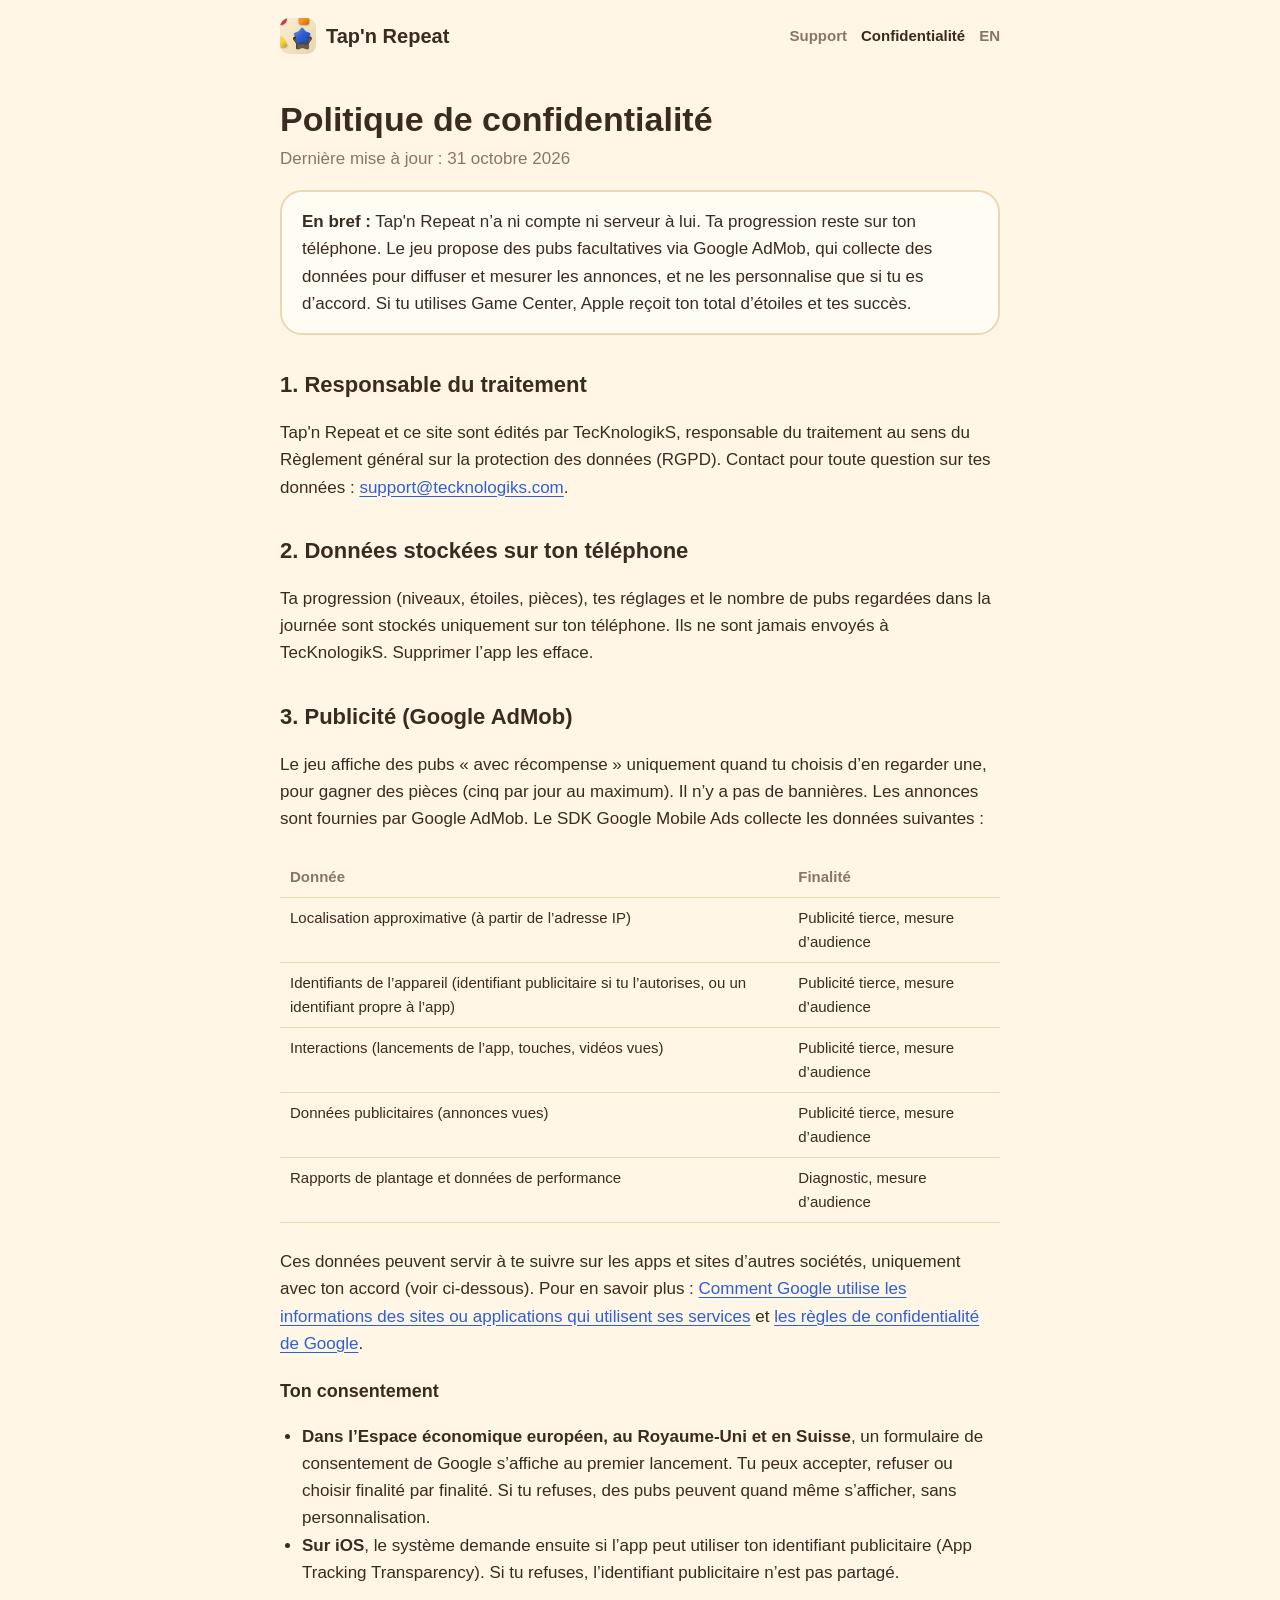
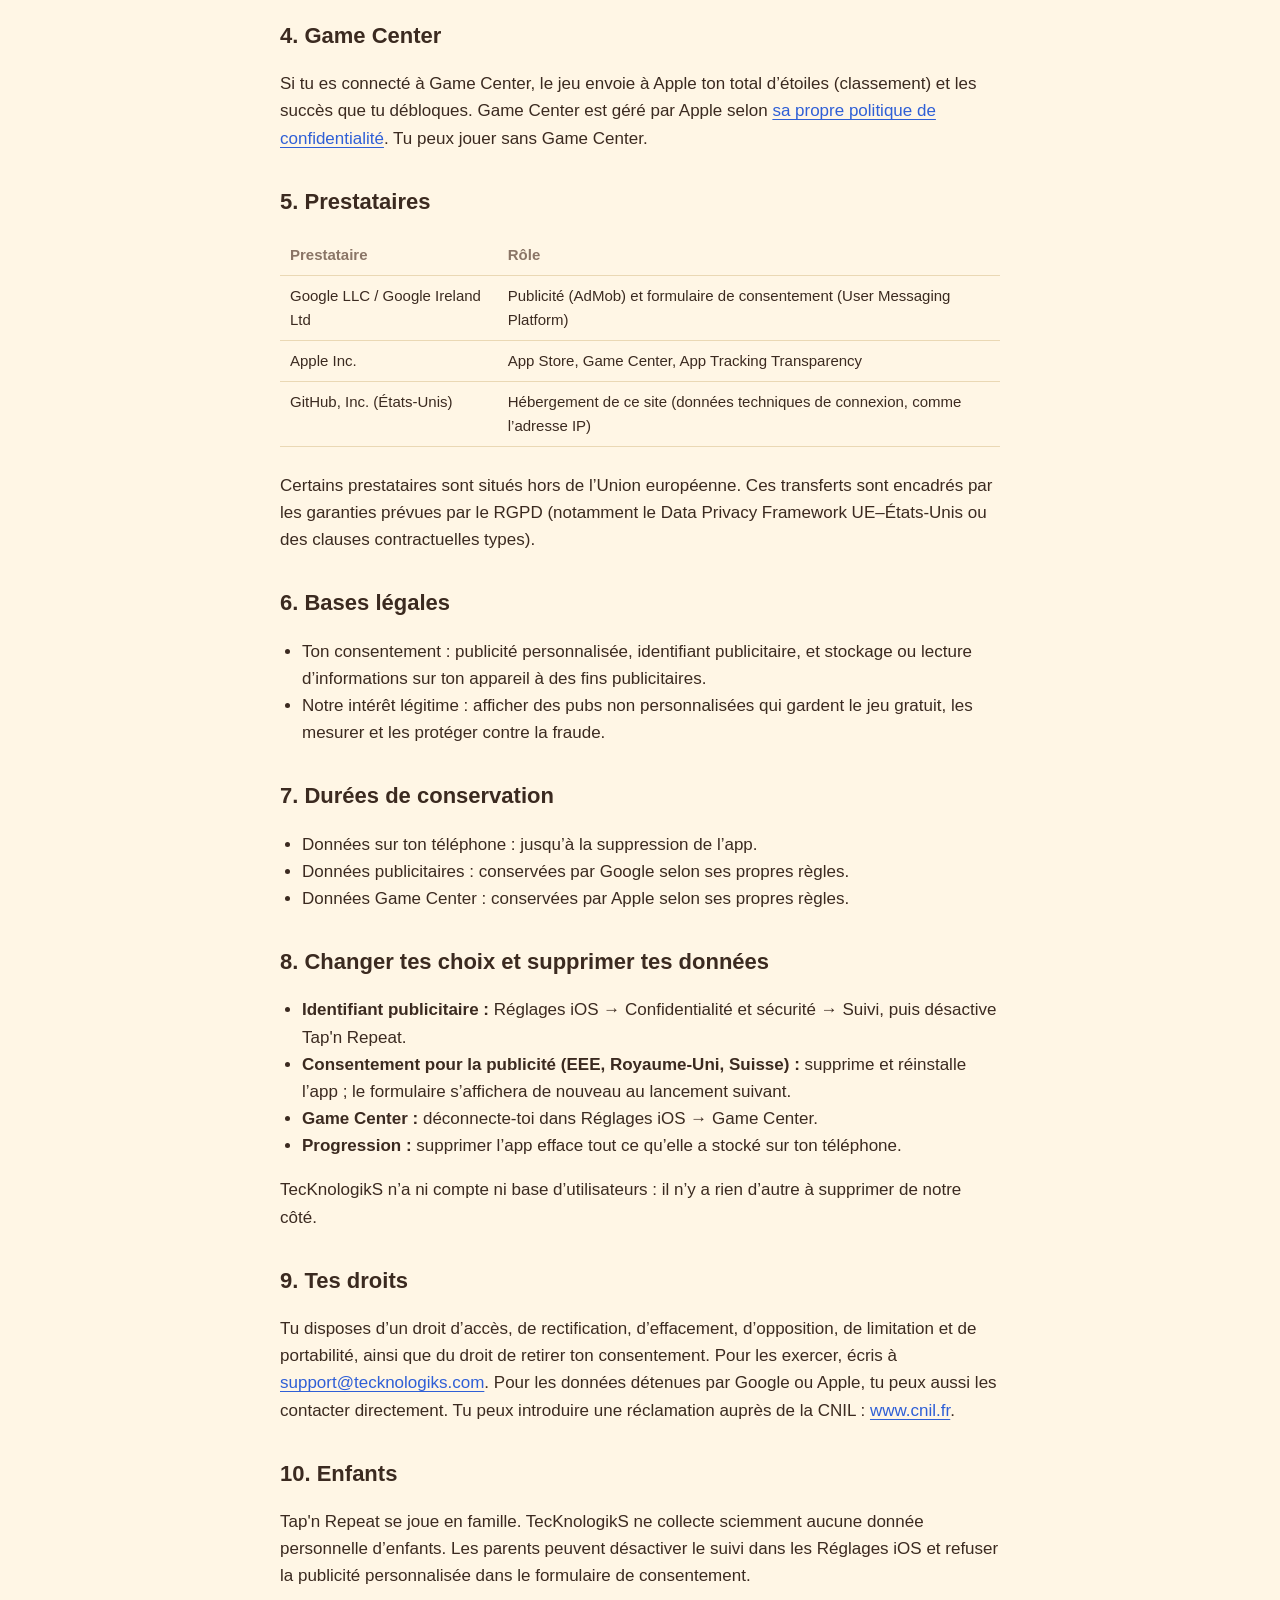
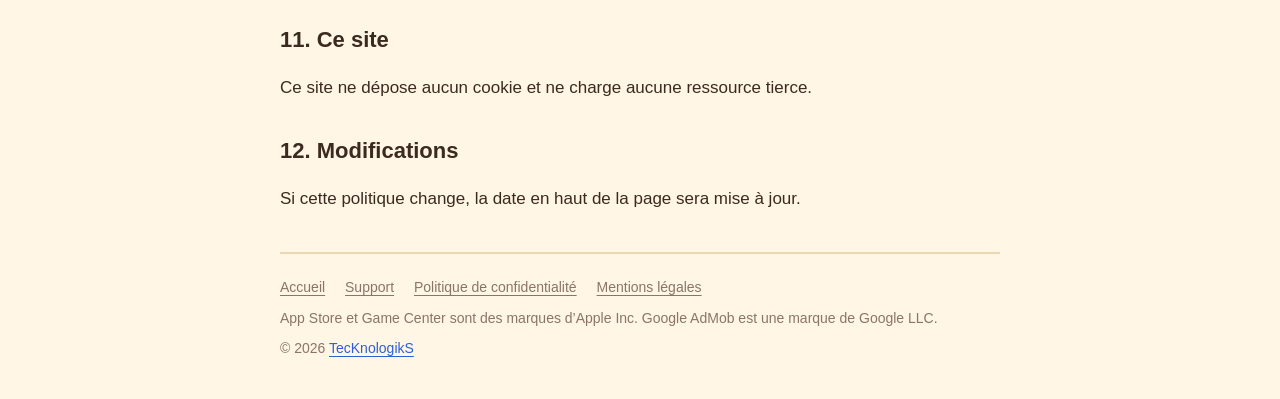
==== fr/confidentialite.html @ 9eaafeeb "TKS-70: site Tap'n Repeat FR/EN (présentation, confidentialité AdMob/UMP/ATT/Game Center, support, m" ====
<!doctype html>
<html lang="fr">
<head>
  <meta charset="utf-8">
  <meta name="viewport" content="width=device-width, initial-scale=1, viewport-fit=cover">
  <title>Politique de confidentialité — Tap'n Repeat</title>
  <meta name="description" content="Comment Tap'n Repeat traite tes données : progression locale, pubs Google AdMob, consentement, Game Center.">
  <meta name="theme-color" content="#fff6e5">
  <meta name="apple-itunes-app" content="app-id=935631691">
  <link rel="icon" href="../assets/icon.png">
  <link rel="alternate" hreflang="en" href="https://tapnrepeat.tecknologiks.com/privacy.html">
  <link rel="alternate" hreflang="fr" href="https://tapnrepeat.tecknologiks.com/fr/confidentialite.html">
  <link rel="alternate" hreflang="x-default" href="https://tapnrepeat.tecknologiks.com/privacy.html">
  <link rel="stylesheet" href="../assets/style.css">
</head>
<body>
  <div class="wrap">
    <header class="site">
      <a class="brand" href="./"><img src="../assets/icon.png" width="36" height="36" alt="">Tap'n Repeat</a>
      <nav class="site" aria-label="Navigation">
        <a href="support.html">Support</a>
        <a href="confidentialite.html" aria-current="page">Confidentialité</a>
        <a href="../privacy.html" hreflang="en" lang="en">EN</a>
      </nav>
    </header>

    <main class="doc">
      <h1>Politique de confidentialité</h1>
      <p class="updated">Dernière mise à jour : 31 octobre 2026</p>
      <p class="summary"><strong>En bref :</strong> Tap'n Repeat n’a ni compte ni serveur à lui. Ta progression reste sur ton téléphone. Le jeu propose des pubs facultatives via Google AdMob, qui collecte des données pour diffuser et mesurer les annonces, et ne les personnalise que si tu es d’accord. Si tu utilises Game Center, Apple reçoit ton total d’étoiles et tes succès.</p>

      <h2>1. Responsable du traitement</h2>
      <p>Tap'n Repeat et ce site sont édités par TecKnologikS, responsable du traitement au sens du Règlement général sur la protection des données (RGPD). Contact pour toute question sur tes données : <a href="mailto:support@tecknologiks.com">support@tecknologiks.com</a>.</p>

      <h2>2. Données stockées sur ton téléphone</h2>
      <p>Ta progression (niveaux, étoiles, pièces), tes réglages et le nombre de pubs regardées dans la journée sont stockés uniquement sur ton téléphone. Ils ne sont jamais envoyés à TecKnologikS. Supprimer l’app les efface.</p>

      <h2>3. Publicité (Google AdMob)</h2>
      <p>Le jeu affiche des pubs « avec récompense » uniquement quand tu choisis d’en regarder une, pour gagner des pièces (cinq par jour au maximum). Il n’y a pas de bannières. Les annonces sont fournies par Google AdMob. Le SDK Google Mobile Ads collecte les données suivantes :</p>
      <div class="table-wrap"><table>
        <thead><tr><th>Donnée</th><th>Finalité</th></tr></thead>
        <tbody>
          <tr><td>Localisation approximative (à partir de l’adresse IP)</td><td>Publicité tierce, mesure d’audience</td></tr>
          <tr><td>Identifiants de l’appareil (identifiant publicitaire si tu l’autorises, ou un identifiant propre à l’app)</td><td>Publicité tierce, mesure d’audience</td></tr>
          <tr><td>Interactions (lancements de l’app, touches, vidéos vues)</td><td>Publicité tierce, mesure d’audience</td></tr>
          <tr><td>Données publicitaires (annonces vues)</td><td>Publicité tierce, mesure d’audience</td></tr>
          <tr><td>Rapports de plantage et données de performance</td><td>Diagnostic, mesure d’audience</td></tr>
        </tbody>
      </table></div>
      <p>Ces données peuvent servir à te suivre sur les apps et sites d’autres sociétés, uniquement avec ton accord (voir ci-dessous). Pour en savoir plus : <a href="https://policies.google.com/technologies/partner-sites?hl=fr">Comment Google utilise les informations des sites ou applications qui utilisent ses services</a> et <a href="https://policies.google.com/privacy?hl=fr">les règles de confidentialité de Google</a>.</p>

      <h3>Ton consentement</h3>
      <ul>
        <li><strong>Dans l’Espace économique européen, au Royaume-Uni et en Suisse</strong>, un formulaire de consentement de Google s’affiche au premier lancement. Tu peux accepter, refuser ou choisir finalité par finalité. Si tu refuses, des pubs peuvent quand même s’afficher, sans personnalisation.</li>
        <li><strong>Sur iOS</strong>, le système demande ensuite si l’app peut utiliser ton identifiant publicitaire (App Tracking Transparency). Si tu refuses, l’identifiant publicitaire n’est pas partagé.</li>
      </ul>

      <h2>4. Game Center</h2>
      <p>Si tu es connecté à Game Center, le jeu envoie à Apple ton total d’étoiles (classement) et les succès que tu débloques. Game Center est géré par Apple selon <a href="https://www.apple.com/fr/legal/privacy/">sa propre politique de confidentialité</a>. Tu peux jouer sans Game Center.</p>

      <h2>5. Prestataires</h2>
      <div class="table-wrap"><table>
        <thead><tr><th>Prestataire</th><th>Rôle</th></tr></thead>
        <tbody>
          <tr><td>Google LLC / Google Ireland Ltd</td><td>Publicité (AdMob) et formulaire de consentement (User Messaging Platform)</td></tr>
          <tr><td>Apple Inc.</td><td>App Store, Game Center, App Tracking Transparency</td></tr>
          <tr><td>GitHub, Inc. (États-Unis)</td><td>Hébergement de ce site (données techniques de connexion, comme l’adresse IP)</td></tr>
        </tbody>
      </table></div>
      <p>Certains prestataires sont situés hors de l’Union européenne. Ces transferts sont encadrés par les garanties prévues par le RGPD (notamment le Data Privacy Framework UE–États-Unis ou des clauses contractuelles types).</p>

      <h2>6. Bases légales</h2>
      <ul>
        <li>Ton consentement : publicité personnalisée, identifiant publicitaire, et stockage ou lecture d’informations sur ton appareil à des fins publicitaires.</li>
        <li>Notre intérêt légitime : afficher des pubs non personnalisées qui gardent le jeu gratuit, les mesurer et les protéger contre la fraude.</li>
      </ul>

      <h2>7. Durées de conservation</h2>
      <ul>
        <li>Données sur ton téléphone : jusqu’à la suppression de l’app.</li>
        <li>Données publicitaires : conservées par Google selon ses propres règles.</li>
        <li>Données Game Center : conservées par Apple selon ses propres règles.</li>
      </ul>

      <h2 id="8-changer">8. Changer tes choix et supprimer tes données</h2>
      <ul>
        <li><strong>Identifiant publicitaire :</strong> Réglages iOS → Confidentialité et sécurité → Suivi, puis désactive Tap'n Repeat.</li>
        <li><strong>Consentement pour la publicité (EEE, Royaume-Uni, Suisse) :</strong> supprime et réinstalle l’app ; le formulaire s’affichera de nouveau au lancement suivant.</li>
        <li><strong>Game Center :</strong> déconnecte-toi dans Réglages iOS → Game Center.</li>
        <li><strong>Progression :</strong> supprimer l’app efface tout ce qu’elle a stocké sur ton téléphone.</li>
      </ul>
      <p>TecKnologikS n’a ni compte ni base d’utilisateurs : il n’y a rien d’autre à supprimer de notre côté.</p>

      <h2>9. Tes droits</h2>
      <p>Tu disposes d’un droit d’accès, de rectification, d’effacement, d’opposition, de limitation et de portabilité, ainsi que du droit de retirer ton consentement. Pour les exercer, écris à <a href="mailto:support@tecknologiks.com">support@tecknologiks.com</a>. Pour les données détenues par Google ou Apple, tu peux aussi les contacter directement. Tu peux introduire une réclamation auprès de la CNIL : <a href="https://www.cnil.fr">www.cnil.fr</a>.</p>

      <h2>10. Enfants</h2>
      <p>Tap'n Repeat se joue en famille. TecKnologikS ne collecte sciemment aucune donnée personnelle d’enfants. Les parents peuvent désactiver le suivi dans les Réglages iOS et refuser la publicité personnalisée dans le formulaire de consentement.</p>

      <h2>11. Ce site</h2>
      <p>Ce site ne dépose aucun cookie et ne charge aucune ressource tierce.</p>

      <h2>12. Modifications</h2>
      <p>Si cette politique change, la date en haut de la page sera mise à jour.</p>
    </main>

    <footer class="site">
      <nav aria-label="Liens légaux">
        <a href="./">Accueil</a>
        <a href="support.html">Support</a>
        <a href="confidentialite.html">Politique de confidentialité</a>
        <a href="mentions-legales.html">Mentions légales</a>
      </nav>
      <p>App Store et Game Center sont des marques d’Apple Inc. Google AdMob est une marque de Google LLC.</p>
      <p>© 2026 <a href="https://tecknologiks.com/">TecKnologikS</a></p>
    </footer>
  </div>
</body>
</html>
---- assets/style.css ----
/* Tap'n Repeat site: same toy-box identity as the app (cream lid, bright pieces, rounded type).
   System fonts only, no third-party requests, no cookies. */

:root {
  --bg: #fff6e5;
  --lid: #f3e2c0;
  --card: #fffcf4;
  --text: #3b2a20;
  --muted: #8a7566;
  --line: #ead8b4;
  --orange: #ff8f1f;
  --blue: #2f5fd6;
  --red: #e5484d;
  --green: #2fa866;
  --yellow: #ffd83a;
  --radius: 22px;
  --max: 760px;
}

* { box-sizing: border-box; }
html { -webkit-text-size-adjust: 100%; }
body {
  margin: 0;
  background: var(--bg);
  color: var(--text);
  font-family: ui-rounded, "SF Pro Rounded", -apple-system, BlinkMacSystemFont, "Segoe UI", Roboto, sans-serif;
  font-size: 17px;
  line-height: 1.6;
}
a { color: var(--blue); text-underline-offset: 3px; }
a:focus-visible { outline: 3px solid var(--orange); outline-offset: 3px; }

.wrap { max-width: var(--max); margin: 0 auto; padding: 0 20px; }

header.site { display: flex; align-items: center; justify-content: space-between; padding: 18px 0; gap: 12px; }
.brand { display: flex; align-items: center; gap: 10px; font-weight: 900; font-size: 20px; color: var(--text); text-decoration: none; white-space: nowrap; }
@media (max-width: 420px) { .brand { font-size: 17px; } .brand img { width: 30px; height: 30px; } nav.site a { margin-left: 10px; font-size: 14px; } }
.brand img { width: 36px; height: 36px; border-radius: 9px; }
nav.site { display: flex; flex-wrap: wrap; justify-content: flex-end; }
nav.site a { color: var(--muted); text-decoration: none; margin-left: 14px; font-size: 15px; font-weight: 600; }
nav.site a:hover, nav.site a[aria-current="page"] { color: var(--text); }

/* Landing */
.hero { padding: 32px 0 20px; text-align: center; }
.hero .icon { width: 120px; height: 120px; border-radius: 27px; box-shadow: 0 10px 30px rgba(59, 42, 32, .18); }
.hero h1 { font-size: clamp(32px, 8vw, 50px); line-height: 1.08; letter-spacing: -0.02em; margin: 22px 0 12px; font-weight: 900; }
.hero p.lead { color: var(--muted); font-size: 19px; margin: 0 auto 26px; max-width: 34em; }

.shapes { display: flex; justify-content: center; gap: 14px; margin: 0 0 26px; }
.shape { width: 40px; height: 40px; -webkit-mask: var(--m) center / contain no-repeat; mask: var(--m) center / contain no-repeat; }
.shape.rond { --m: url("rond.svg"); background: var(--red); }
.shape.carre { --m: url("carre.svg"); background: var(--orange); }
.shape.etoile { --m: url("etoile.svg"); background: var(--blue); }
.shape.coeur { --m: url("coeur.svg"); background: var(--green); }

.button {
  display: inline-flex; align-items: center; justify-content: center;
  min-height: 56px; padding: 12px 28px; border-radius: 999px;
  font-weight: 800; font-size: 17px; text-decoration: none;
  background: var(--orange); color: #fff; box-shadow: 0 4px 0 #d9700c;
}
.button:active { transform: translateY(2px); box-shadow: 0 2px 0 #d9700c; }

.features { display: grid; gap: 14px; margin: 36px 0 44px; }
@media (min-width: 600px) { .features { grid-template-columns: 1fr 1fr; } }
.feature { background: var(--card); border: 2px solid var(--line); border-radius: var(--radius); padding: 18px 20px; }
.feature h3 { margin: 0 0 4px; font-size: 18px; }
.feature p { margin: 0; color: var(--muted); }

/* Text pages */
.doc h1 { font-size: 34px; line-height: 1.15; margin: 28px 0 6px; font-weight: 900; }
.doc .updated { color: var(--muted); margin: 0 0 18px; }
.doc .summary { background: var(--card); border: 2px solid var(--line); border-radius: var(--radius); padding: 16px 20px; margin: 0 0 8px; }
.doc h2 { font-size: 22px; margin: 32px 0 8px; }
.doc h3 { font-size: 18px; margin: 20px 0 4px; }
.doc p, .doc li { color: var(--text); }
.doc ul { padding-left: 22px; }
.doc table { width: 100%; border-collapse: collapse; font-size: 15px; margin: 8px 0; }
.doc th, .doc td { text-align: left; vertical-align: top; padding: 8px 10px; border-bottom: 1px solid var(--line); }
.doc th { color: var(--muted); font-weight: 700; }
.table-wrap { overflow-x: auto; }

footer.site { border-top: 2px solid var(--line); margin-top: 40px; padding: 22px 0 40px; color: var(--muted); font-size: 14px; }
footer.site nav a { color: var(--muted); margin-right: 16px; display: inline-block; }
footer.site p { margin: 8px 0 0; }
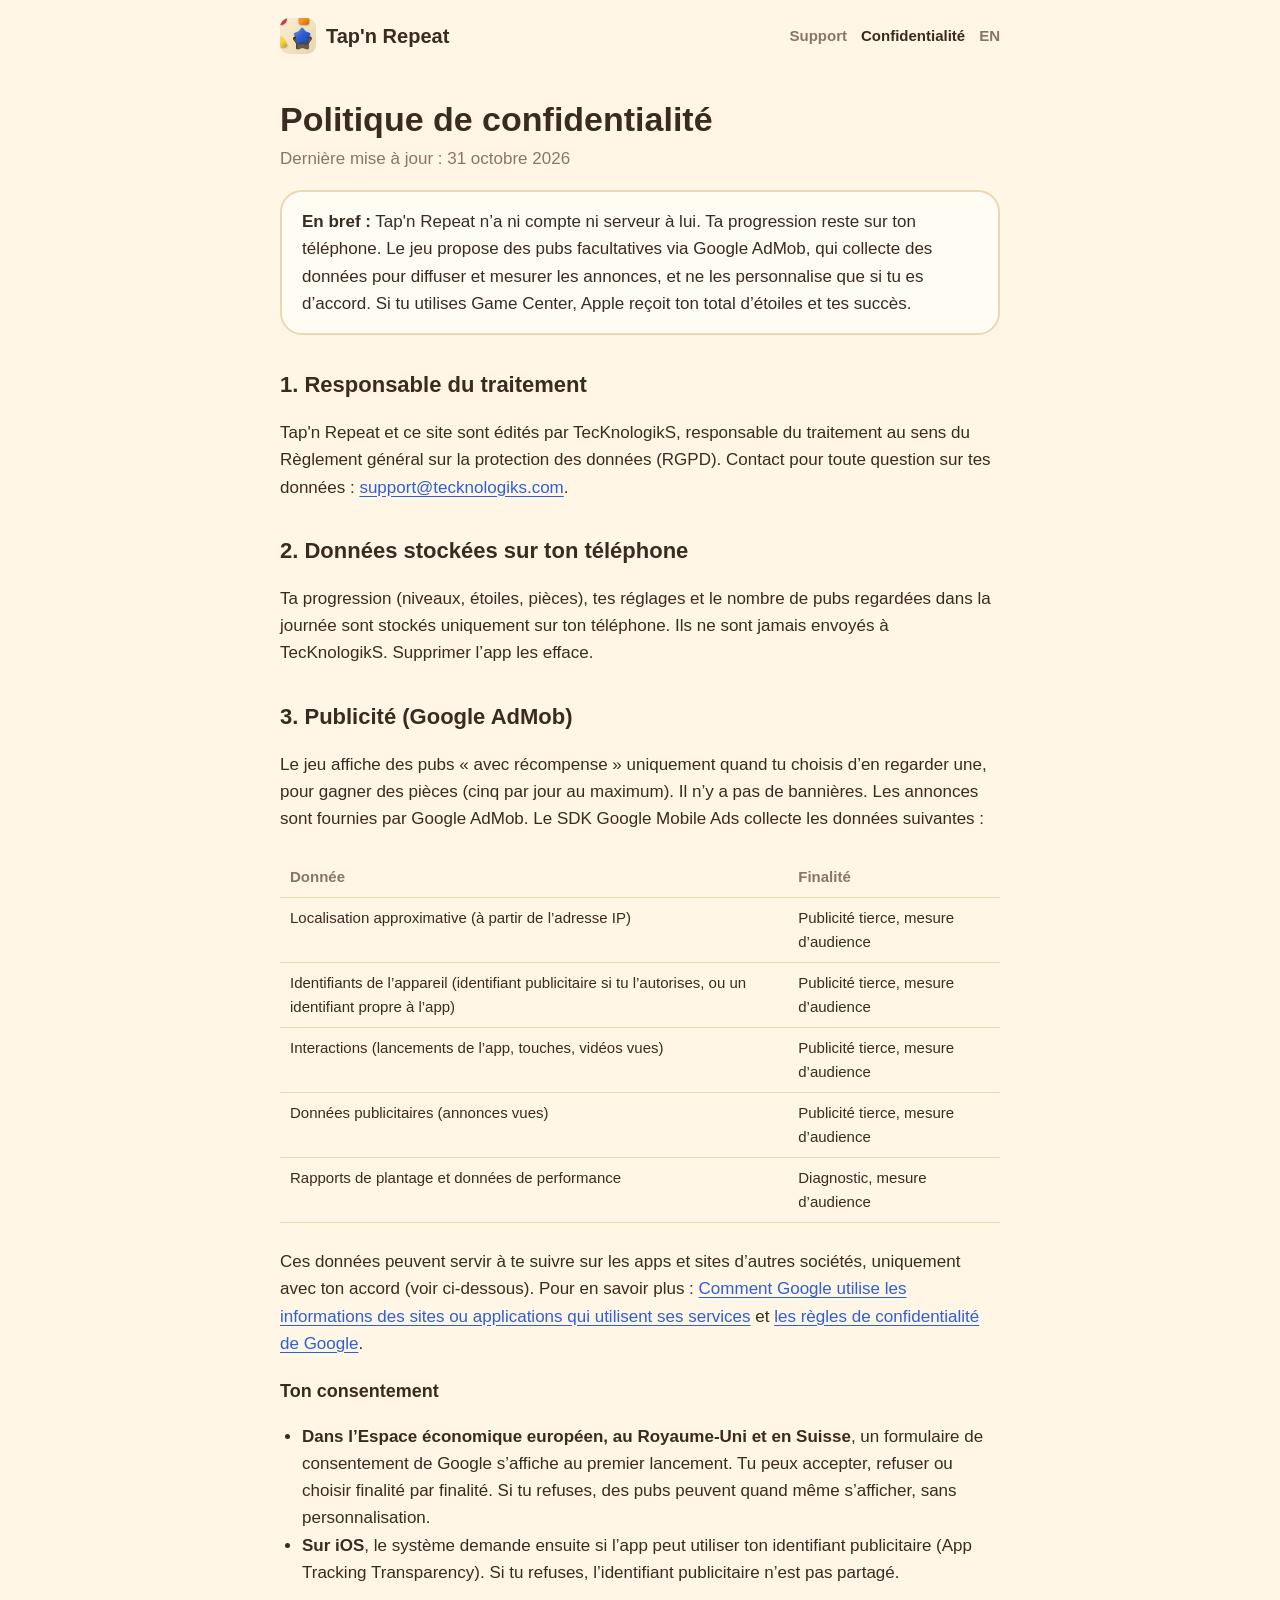
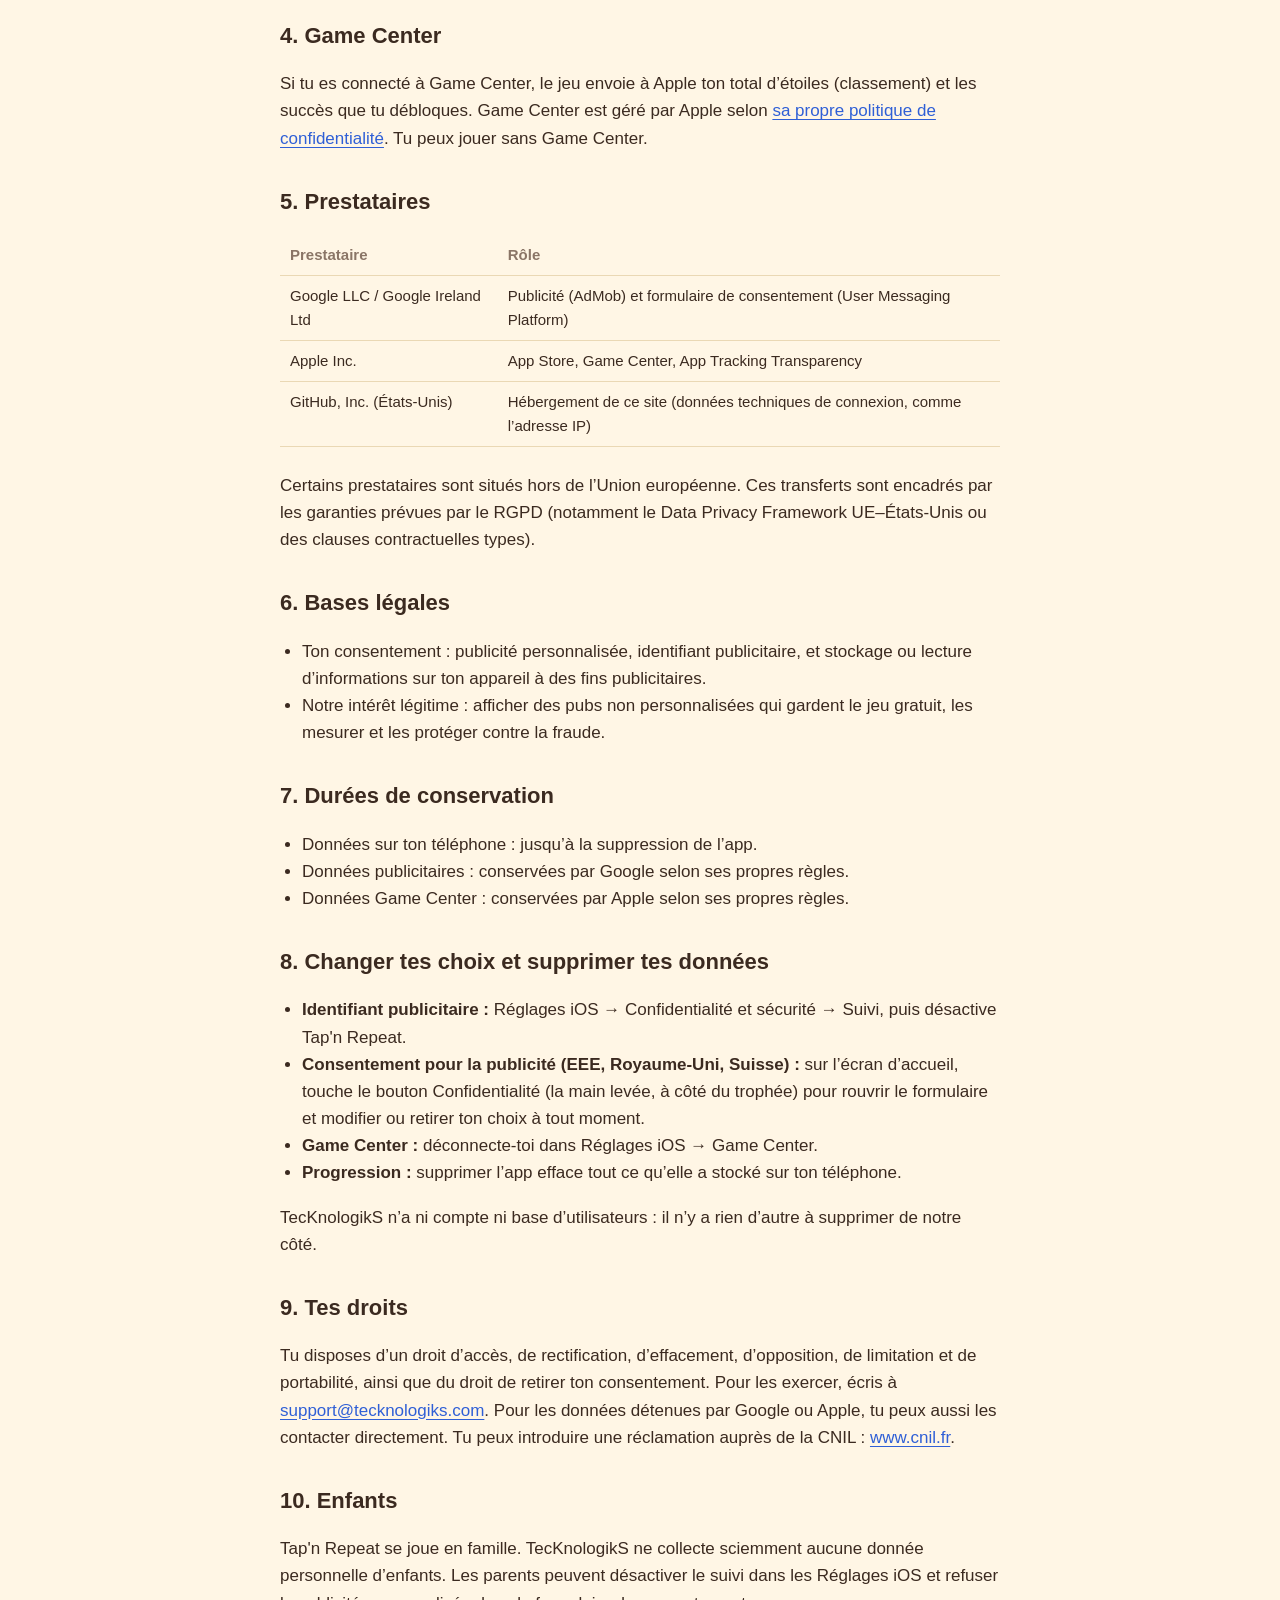
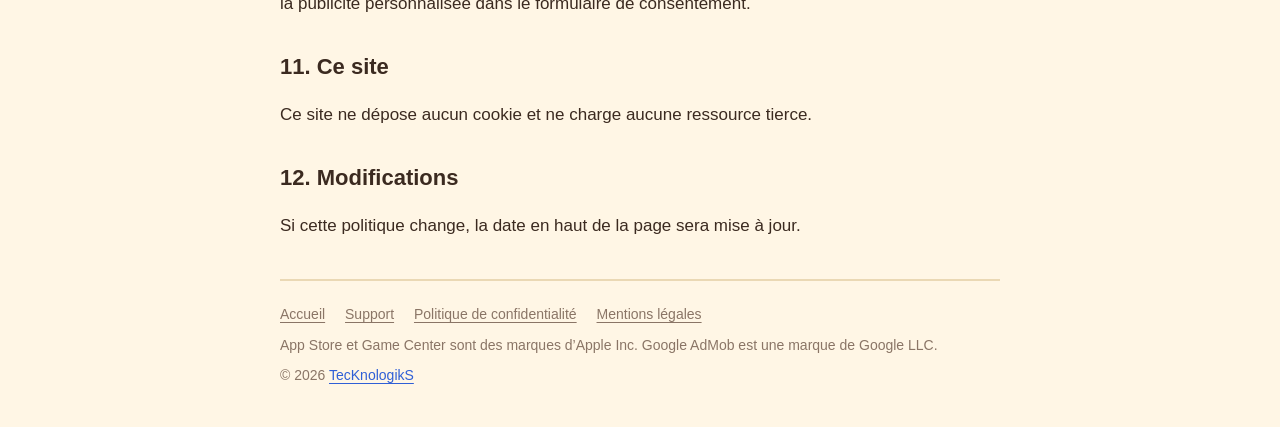
==== commit 82921f44: "TKS-71: la politique renvoie vers le bouton Confidentialité de l'app Co-Authored-By: Claude Opus 5.5" ====
--- a/fr/confidentialite.html
+++ b/fr/confidentialite.html
@@ -85,7 +85,7 @@
       <h2 id="8-changer">8. Changer tes choix et supprimer tes données</h2>
       <ul>
         <li><strong>Identifiant publicitaire :</strong> Réglages iOS → Confidentialité et sécurité → Suivi, puis désactive Tap'n Repeat.</li>
-        <li><strong>Consentement pour la publicité (EEE, Royaume-Uni, Suisse) :</strong> supprime et réinstalle l’app ; le formulaire s’affichera de nouveau au lancement suivant.</li>
+        <li><strong>Consentement pour la publicité (EEE, Royaume-Uni, Suisse) :</strong> sur l’écran d’accueil, touche le bouton Confidentialité (la main levée, à côté du trophée) pour rouvrir le formulaire et modifier ou retirer ton choix à tout moment.</li>
         <li><strong>Game Center :</strong> déconnecte-toi dans Réglages iOS → Game Center.</li>
         <li><strong>Progression :</strong> supprimer l’app efface tout ce qu’elle a stocké sur ton téléphone.</li>
       </ul>
